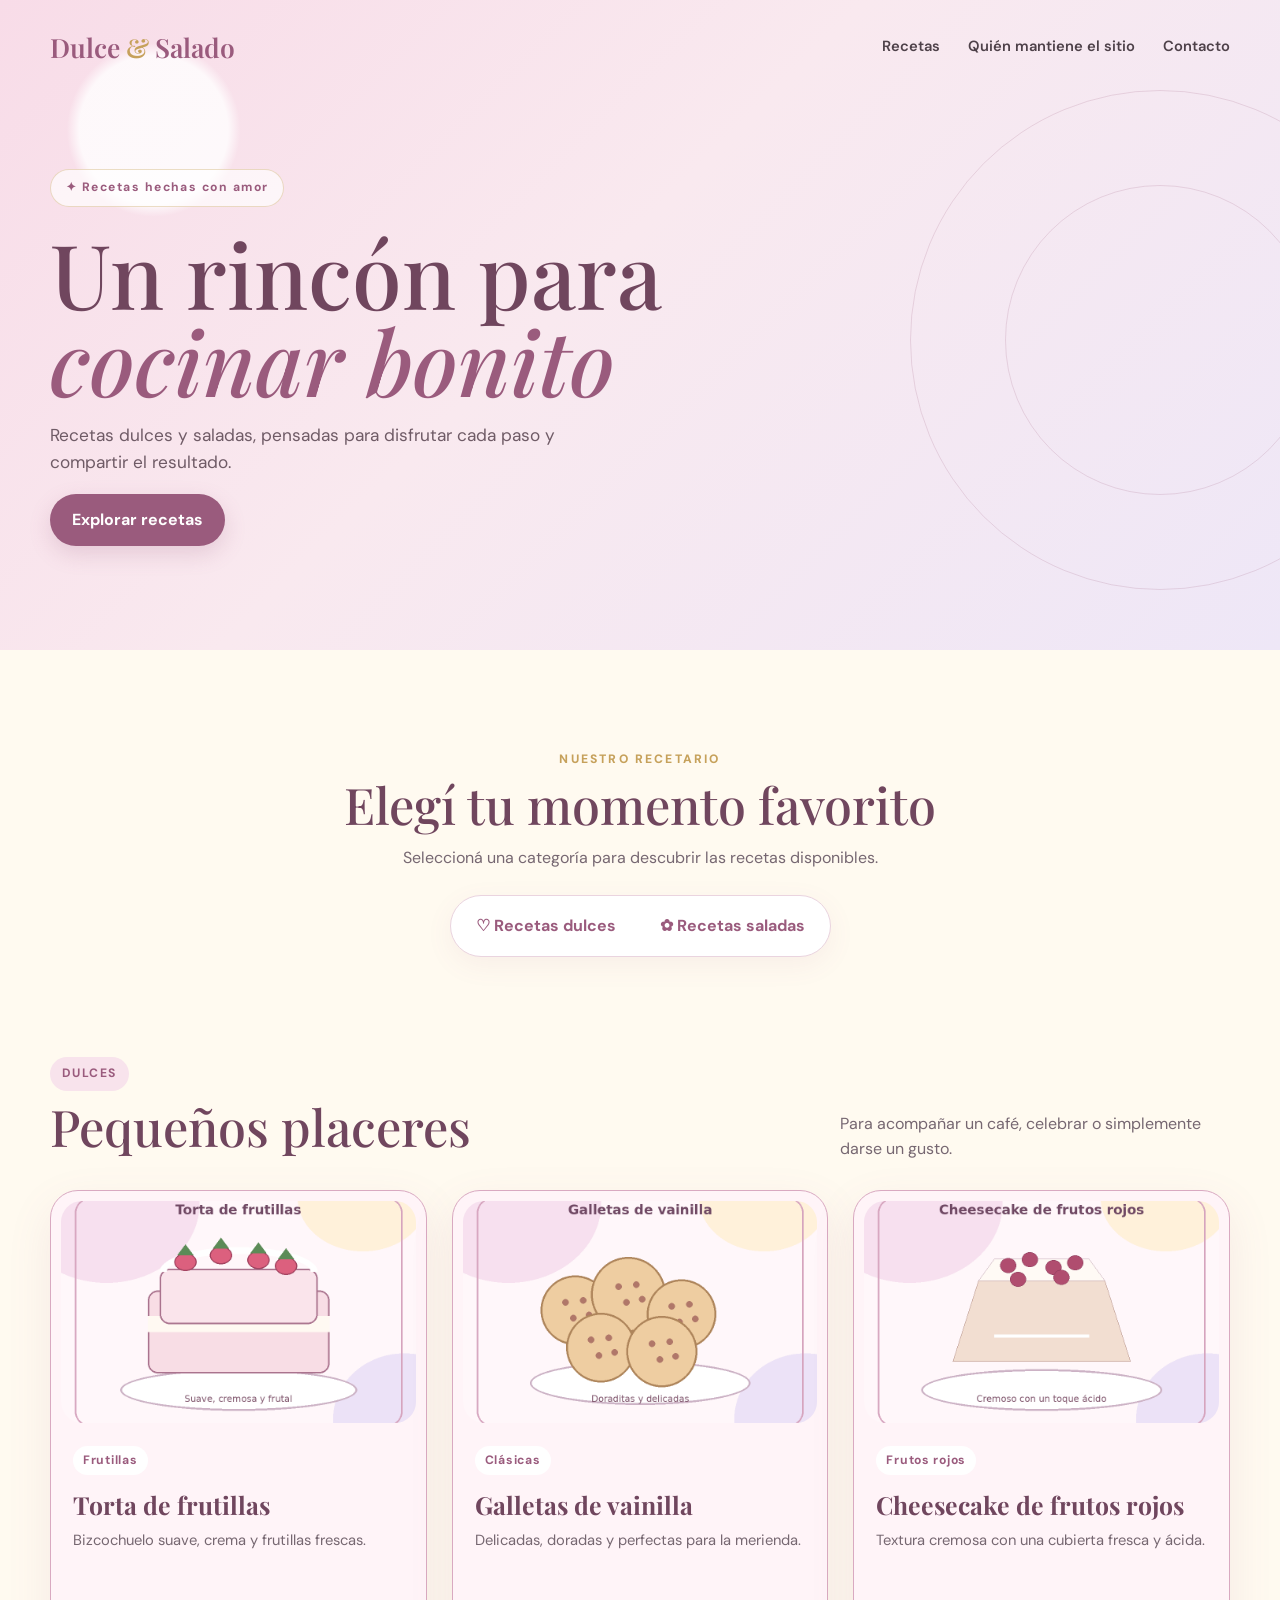
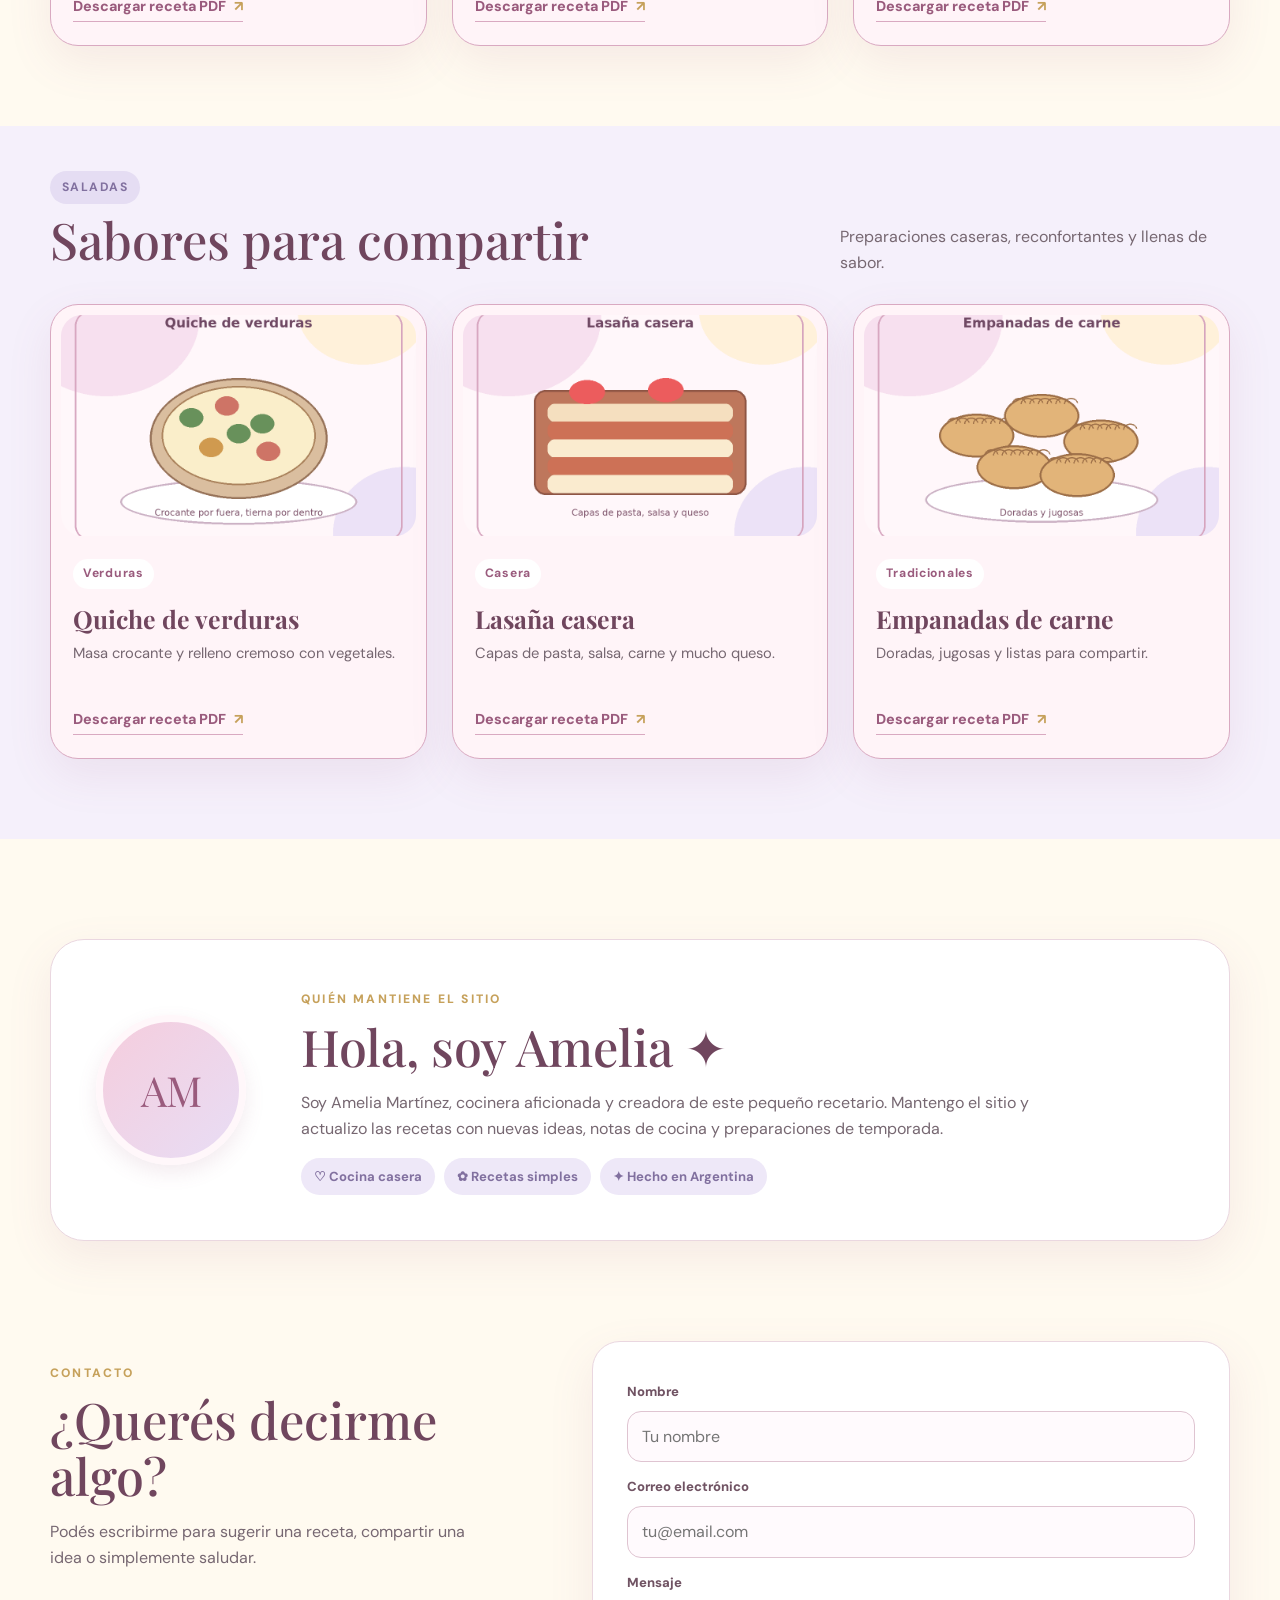
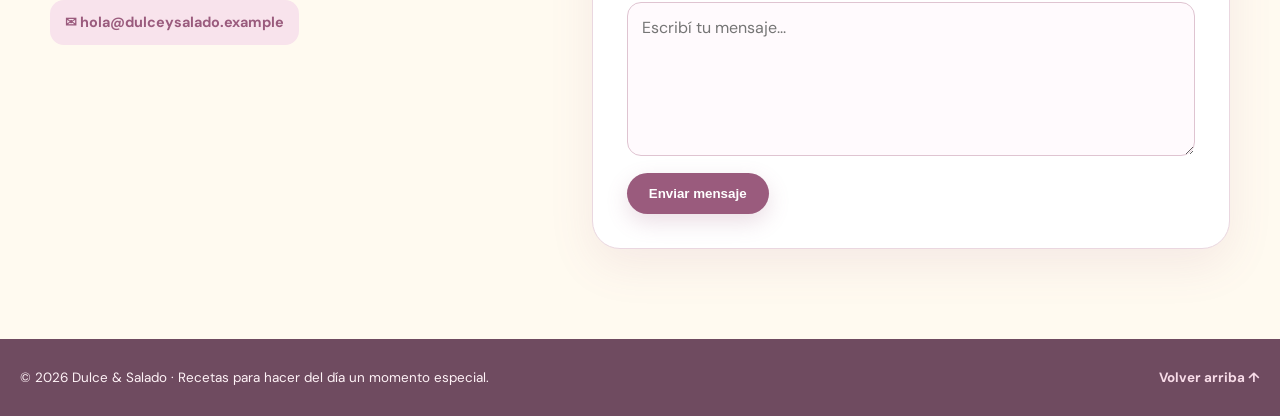
==== index.html @ e4c071eb "Pagina generada por ChatGPT" ====
<!DOCTYPE html>
<html lang="es">
<head>
  <meta charset="UTF-8">
  <meta name="viewport" content="width=device-width, initial-scale=1.0">
  <meta name="description" content="Dulce & Salado: recetas caseras dulces y saladas.">
  <title>Dulce & Salado | Recetario</title>
  <link rel="stylesheet" href="estilosIA.css">
</head>
<body>
  <header class="hero" id="inicio">
    <nav class="navbar">
      <a class="brand" href="#inicio">Dulce <span>&</span> Salado</a>
      <div class="nav-links">
        <a href="#catalogo">Recetas</a>
        <a href="#nosotros">Quién mantiene el sitio</a>
        <a href="#contacto">Contacto</a>
      </div>
    </nav>

    <div class="hero-content">
      <div class="badge">✦ Recetas hechas con amor</div>
      <h1>Un rincón para<br><em>cocinar bonito</em></h1>
      <p>Recetas dulces y saladas, pensadas para disfrutar cada paso y compartir el resultado.</p>
      <a class="primary-button" href="#catalogo">Explorar recetas</a>
    </div>

    <div class="hero-orbit orbit-one"></div>
    <div class="hero-orbit orbit-two"></div>
  </header>

  <main>
    <section class="intro" id="catalogo">
      <div class="section-kicker">Nuestro recetario</div>
      <h2>Elegí tu momento favorito</h2>
      <p class="section-description">Seleccioná una categoría para descubrir las recetas disponibles.</p>

      <div class="category-switch">
        <a href="#dulces">♡ Recetas dulces</a>
        <a href="#saladas">✿ Recetas saladas</a>
      </div>
    </section>

    <section class="recipe-section" id="dulces">
      <div class="category-heading">
        <div>
          <span class="mini-badge">DULCES</span>
          <h2>Pequeños placeres</h2>
        </div>
        <p>Para acompañar un café, celebrar o simplemente darse un gusto.</p>
      </div>
      <div class="recipe-grid">
        <article class="recipe-card">
          <div class="image-wrap"><img src="imágenes/receta1.png" alt="Torta de frutillas terminada"></div>
          <div class="card-body"><span class="card-tag">Frutillas</span><h3>Torta de frutillas</h3><p>Bizcochuelo suave, crema y frutillas frescas.</p><a class="pdf-link" href="recetarios/receta1.pdf" download>Descargar receta PDF <span>↗</span></a></div>
        </article>
        <article class="recipe-card">
          <div class="image-wrap"><img src="imágenes/receta2.png" alt="Galletas de vainilla terminadas"></div>
          <div class="card-body"><span class="card-tag">Clásicas</span><h3>Galletas de vainilla</h3><p>Delicadas, doradas y perfectas para la merienda.</p><a class="pdf-link" href="recetarios/receta2.pdf" download>Descargar receta PDF <span>↗</span></a></div>
        </article>
        <article class="recipe-card">
          <div class="image-wrap"><img src="imágenes/receta3.png" alt="Cheesecake de frutos rojos terminado"></div>
          <div class="card-body"><span class="card-tag">Frutos rojos</span><h3>Cheesecake de frutos rojos</h3><p>Textura cremosa con una cubierta fresca y ácida.</p><a class="pdf-link" href="recetarios/receta3.pdf" download>Descargar receta PDF <span>↗</span></a></div>
        </article>
      </div>
    </section>

    <section class="recipe-section alternate" id="saladas">
      <div class="category-heading">
        <div>
          <span class="mini-badge lavender">SALADAS</span>
          <h2>Sabores para compartir</h2>
        </div>
        <p>Preparaciones caseras, reconfortantes y llenas de sabor.</p>
      </div>
      <div class="recipe-grid">
        <article class="recipe-card">
          <div class="image-wrap"><img src="imágenes/receta4.png" alt="Quiche de verduras terminada"></div>
          <div class="card-body"><span class="card-tag">Verduras</span><h3>Quiche de verduras</h3><p>Masa crocante y relleno cremoso con vegetales.</p><a class="pdf-link" href="recetarios/receta4.pdf" download>Descargar receta PDF <span>↗</span></a></div>
        </article>
        <article class="recipe-card">
          <div class="image-wrap"><img src="imágenes/receta5.png" alt="Lasaña casera terminada"></div>
          <div class="card-body"><span class="card-tag">Casera</span><h3>Lasaña casera</h3><p>Capas de pasta, salsa, carne y mucho queso.</p><a class="pdf-link" href="recetarios/receta5.pdf" download>Descargar receta PDF <span>↗</span></a></div>
        </article>
        <article class="recipe-card">
          <div class="image-wrap"><img src="imágenes/receta6.png" alt="Empanadas de carne terminadas"></div>
          <div class="card-body"><span class="card-tag">Tradicionales</span><h3>Empanadas de carne</h3><p>Doradas, jugosas y listas para compartir.</p><a class="pdf-link" href="recetarios/receta6.pdf" download>Descargar receta PDF <span>↗</span></a></div>
        </article>
      </div>
    </section>

    <section class="about" id="nosotros">
      <div class="about-card">
        <div class="portrait-placeholder">AM</div>
        <div>
          <span class="section-kicker">Quién mantiene el sitio</span>
          <h2>Hola, soy Amelia ✦</h2>
          <p>Soy Amelia Martínez, cocinera aficionada y creadora de este pequeño recetario. Mantengo el sitio y actualizo las recetas con nuevas ideas, notas de cocina y preparaciones de temporada.</p>
          <div class="facts"><span>♡ Cocina casera</span><span>✿ Recetas simples</span><span>✦ Hecho en Argentina</span></div>
        </div>
      </div>
    </section>

    <section class="contact" id="contacto">
      <div class="contact-copy">
        <span class="section-kicker">Contacto</span>
        <h2>¿Querés decirme algo?</h2>
        <p>Podés escribirme para sugerir una receta, compartir una idea o simplemente saludar.</p>
        <div class="contact-note">✉ hola@dulceysalado.example</div>
      </div>
      <form class="contact-form" action="#" method="post">
        <label for="nombre">Nombre</label>
        <input id="nombre" name="nombre" type="text" placeholder="Tu nombre" required>
        <label for="email">Correo electrónico</label>
        <input id="email" name="email" type="email" placeholder="tu@email.com" required>
        <label for="mensaje">Mensaje</label>
        <textarea id="mensaje" name="mensaje" rows="5" placeholder="Escribí tu mensaje..." required></textarea>
        <button type="submit">Enviar mensaje</button>
      </form>
    </section>
  </main>

  <footer>
    <p>© 2026 Dulce & Salado · Recetas para hacer del día un momento especial.</p>
    <a href="#inicio">Volver arriba ↑</a>
  </footer>
</body>
</html>
---- estilosIA.css ----
@import url('https://fonts.googleapis.com/css2?family=DM+Sans:wght@400;500;600;700&family=Playfair+Display:ital,wght@0,500;0,600;1,500;1,600&display=swap');

/* La página funciona sin JavaScript ni frameworks. */
:root {
  --rosa: #d987ad;
  --rosa-oscuro: #9a5b7d;
  --rosa-muy-claro: #fff4f8;
  --rosa-suave: #f8e3ec;
  --lavanda: #eee8f8;
  --lavanda-oscuro: #81709f;
  --crema: #fffaf0;
  --blanco: #ffffff;
  --dorado: #c6a15b;
  --texto: #4e4149;
  --texto-suave: #766771;
  --sombra: 0 16px 45px rgba(154, 91, 125, .10);
  --radio: 28px;
}

* { box-sizing: border-box; }

html { scroll-behavior: smooth; }

body {
  margin: 0;
  color: var(--texto);
  background: var(--crema);
  font-family: "DM Sans", Arial, sans-serif;
  line-height: 1.6;
}

a { color: inherit; text-decoration: none; }

.hero {
  position: relative;
  min-height: 650px;
  overflow: hidden;
  background:
    radial-gradient(circle at 12% 20%, rgba(255,255,255,.8) 0 6%, transparent 7%),
    linear-gradient(135deg, #f8dce8 0%, #f9e9ef 45%, #eee7f7 100%);
}

.navbar {
  width: min(1180px, calc(100% - 40px));
  margin: auto;
  padding: 26px 0;
  display: flex;
  align-items: center;
  justify-content: space-between;
  position: relative;
  z-index: 3;
}

.brand {
  font-family: "Playfair Display", Georgia, serif;
  font-size: 1.65rem;
  font-weight: 600;
  color: var(--rosa-oscuro);
}

.brand span { color: var(--dorado); }

.nav-links { display: flex; gap: 28px; font-size: .92rem; font-weight: 600; }
.nav-links a { transition: color .2s ease; }
.nav-links a:hover { color: var(--rosa-oscuro); }

.hero-content {
  width: min(1180px, calc(100% - 40px));
  margin: 75px auto 0;
  position: relative;
  z-index: 2;
}

.badge, .mini-badge, .card-tag {
  display: inline-flex;
  align-items: center;
  border-radius: 999px;
  font-size: .76rem;
  font-weight: 700;
  letter-spacing: .12em;
}

.badge {
  padding: 8px 15px;
  color: var(--rosa-oscuro);
  background: rgba(255,255,255,.66);
  border: 1px solid rgba(198,161,91,.35);
}

.hero h1 {
  max-width: 680px;
  margin: 22px 0 14px;
  font-family: "Playfair Display", Georgia, serif;
  font-size: clamp(3.5rem, 7vw, 6.2rem);
  line-height: .98;
  font-weight: 500;
  color: #70465e;
}

.hero h1 em { color: var(--rosa-oscuro); }

.hero-content p {
  max-width: 580px;
  color: #6f5b66;
  font-size: 1.08rem;
}

.primary-button, .contact-form button {
  display: inline-flex;
  justify-content: center;
  border: 0;
  border-radius: 999px;
  padding: 13px 22px;
  background: var(--rosa-oscuro);
  color: white;
  font-weight: 700;
  box-shadow: 0 8px 22px rgba(154,91,125,.20);
  cursor: pointer;
  transition: transform .2s ease, box-shadow .2s ease;
}

.primary-button:hover, .contact-form button:hover {
  transform: translateY(-2px);
  box-shadow: 0 11px 26px rgba(154,91,125,.25);
}

.hero-orbit {
  position: absolute;
  border: 1px solid rgba(154,91,125,.18);
  border-radius: 50%;
}
.orbit-one { width: 500px; height: 500px; right: -130px; top: 90px; }
.orbit-two { width: 310px; height: 310px; right: -35px; top: 185px; }

main { overflow: hidden; }

.intro, .recipe-section, .about, .contact {
  width: min(1180px, calc(100% - 40px));
  margin: auto;
}

.intro { padding: 100px 0 55px; text-align: center; }

.section-kicker {
  color: var(--dorado);
  font-size: .76rem;
  letter-spacing: .18em;
  font-weight: 800;
  text-transform: uppercase;
}

h2 {
  margin: 8px 0;
  color: #70465e;
  font-family: "Playfair Display", Georgia, serif;
  font-weight: 500;
  font-size: clamp(2rem, 4vw, 3.15rem);
  line-height: 1.1;
}

.section-description { color: var(--texto-suave); max-width: 580px; margin: 12px auto 25px; }

.category-switch {
  display: inline-flex;
  gap: 8px;
  padding: 7px;
  border-radius: 999px;
  background: var(--blanco);
  border: 1px solid #ead4df;
  box-shadow: 0 8px 28px rgba(154,91,125,.07);
}

.category-switch a {
  padding: 10px 18px;
  border-radius: 999px;
  font-weight: 700;
  color: var(--rosa-oscuro);
}

.category-switch a:hover { background: var(--rosa-suave); }

.recipe-section { padding: 45px 0 80px; scroll-margin-top: 30px; }
.recipe-section.alternate {
  width: 100%;
  padding-left: max(20px, calc((100% - 1180px) / 2));
  padding-right: max(20px, calc((100% - 1180px) / 2));
  background: #f5f0fb;
}

.category-heading {
  display: flex;
  align-items: end;
  justify-content: space-between;
  gap: 30px;
  margin-bottom: 28px;
}

.category-heading p { max-width: 390px; color: var(--texto-suave); margin: 0; }
.mini-badge { padding: 7px 12px; background: var(--rosa-suave); color: var(--rosa-oscuro); }
.mini-badge.lavender { background: #e5ddf3; color: var(--lavanda-oscuro); }

.recipe-grid {
  display: grid;
  grid-template-columns: repeat(3, 1fr);
  gap: 25px;
}

.recipe-card {
  overflow: hidden;
  background: var(--rosa-muy-claro);
  border: 1.5px solid #d9a9c1;
  border-radius: var(--radio);
  box-shadow: var(--sombra);
  transition: transform .25s ease, box-shadow .25s ease;
}

.recipe-card:hover {
  transform: translateY(-5px);
  box-shadow: 0 20px 50px rgba(154,91,125,.16);
}

.image-wrap { margin: 10px; border-radius: 21px; overflow: hidden; aspect-ratio: 16 / 10; background: #f6e8ef; }
.image-wrap img { width: 100%; height: 100%; object-fit: cover; display: block; }

.card-body { padding: 13px 22px 23px; }
.card-tag { padding: 5px 10px; background: white; color: var(--rosa-oscuro); letter-spacing: .06em; }
.card-body h3 { margin: 10px 0 4px; font-family: "Playfair Display", Georgia, serif; font-size: 1.55rem; color: #70465e; }
.card-body p { margin: 0 0 16px; color: var(--texto-suave); font-size: .92rem; min-height: 48px; }

.pdf-link {
  display: inline-flex;
  gap: 8px;
  align-items: center;
  color: var(--rosa-oscuro);
  font-weight: 800;
  font-size: .9rem;
  border-bottom: 1px solid #d9a9c1;
  padding-bottom: 3px;
}

.pdf-link span { color: var(--dorado); }

.about { padding: 100px 0; }
.about-card {
  display: grid;
  grid-template-columns: 170px 1fr;
  gap: 35px;
  align-items: center;
  padding: 45px;
  background: white;
  border: 1px solid #ead7e0;
  border-radius: 34px;
  box-shadow: var(--sombra);
}
.portrait-placeholder {
  width: 150px; height: 150px;
  display: grid; place-items: center;
  border-radius: 50%;
  background: linear-gradient(135deg, #f5cddd, #e8ddf5);
  color: var(--rosa-oscuro);
  font-family: "Playfair Display", Georgia, serif;
  font-size: 2.6rem;
  border: 7px solid #fff7fa;
  box-shadow: 0 8px 20px rgba(154,91,125,.12);
}
.about-card p { max-width: 760px; color: var(--texto-suave); }
.facts { display: flex; flex-wrap: wrap; gap: 9px; }
.facts span { padding: 8px 13px; border-radius: 999px; background: var(--lavanda); color: var(--lavanda-oscuro); font-size: .82rem; font-weight: 700; }

.contact {
  margin-bottom: 90px;
  display: grid;
  grid-template-columns: .85fr 1.15fr;
  gap: 70px;
  align-items: start;
}
.contact-copy { padding-top: 18px; }
.contact-copy p { color: var(--texto-suave); max-width: 420px; }
.contact-note {
  display: inline-block;
  margin-top: 14px;
  padding: 11px 15px;
  border-radius: 14px;
  background: var(--rosa-suave);
  color: var(--rosa-oscuro);
  font-weight: 700;
  font-size: .9rem;
}

.contact-form {
  display: grid;
  gap: 9px;
  padding: 34px;
  border-radius: 28px;
  background: white;
  border: 1px solid #ead7e0;
  box-shadow: var(--sombra);
}
.contact-form label { font-size: .82rem; font-weight: 800; color: #705363; margin-top: 5px; }
.contact-form input, .contact-form textarea {
  width: 100%;
  border: 1px solid #dfc4d1;
  border-radius: 14px;
  padding: 12px 14px;
  font: inherit;
  color: var(--texto);
  background: #fffafd;
  outline: none;
}
.contact-form input:focus, .contact-form textarea:focus { border-color: var(--rosa); box-shadow: 0 0 0 3px rgba(217,135,173,.12); }
.contact-form textarea { resize: vertical; }
.contact-form button { margin-top: 8px; width: fit-content; }

footer {
  padding: 28px 20px;
  background: #6f4b60;
  color: #fff3f7;
  display: flex;
  justify-content: space-between;
  gap: 20px;
  font-size: .84rem;
}
footer p { margin: 0; }
footer a { color: #f8dce8; font-weight: 700; }

@media (max-width: 850px) {
  .navbar { align-items: flex-start; gap: 18px; }
  .nav-links { flex-wrap: wrap; justify-content: flex-end; gap: 12px 18px; }
  .hero-content { margin-top: 55px; }
  .recipe-grid { grid-template-columns: 1fr 1fr; }
  .category-heading { align-items: flex-start; flex-direction: column; }
  .about-card { grid-template-columns: 1fr; }
  .contact { grid-template-columns: 1fr; gap: 30px; }
}

@media (max-width: 560px) {
  .hero { min-height: 610px; }
  .navbar { width: min(100% - 28px, 1180px); flex-direction: column; }
  .nav-links { justify-content: flex-start; }
  .hero-content, .intro, .recipe-section, .about, .contact { width: min(100% - 28px, 1180px); }
  .hero h1 { font-size: 3.2rem; }
  .recipe-grid { grid-template-columns: 1fr; }
  .recipe-section.alternate { padding-left: 14px; padding-right: 14px; }
  .category-switch { width: 100%; flex-direction: column; border-radius: 22px; }
  .category-switch a { text-align: center; }
  .about-card { padding: 28px; }
  .contact-form { padding: 24px; }
  footer { flex-direction: column; }
}
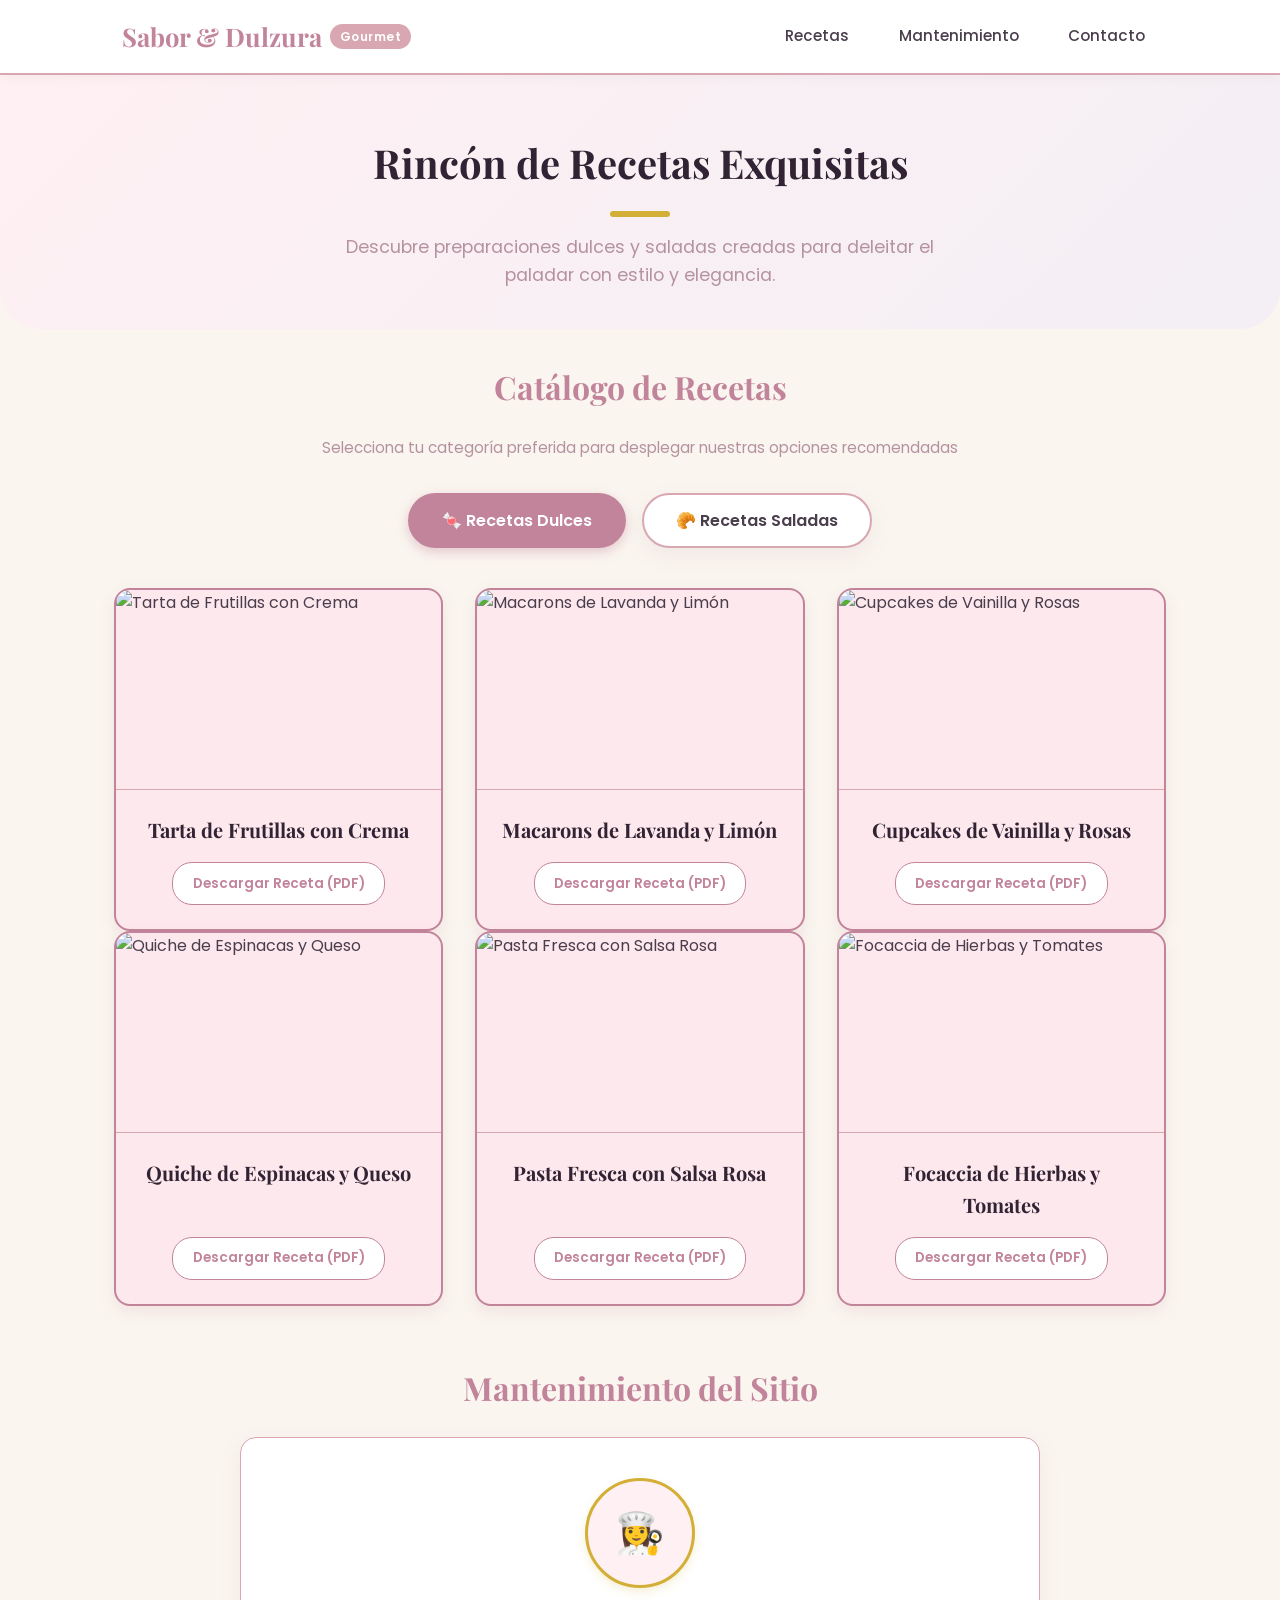
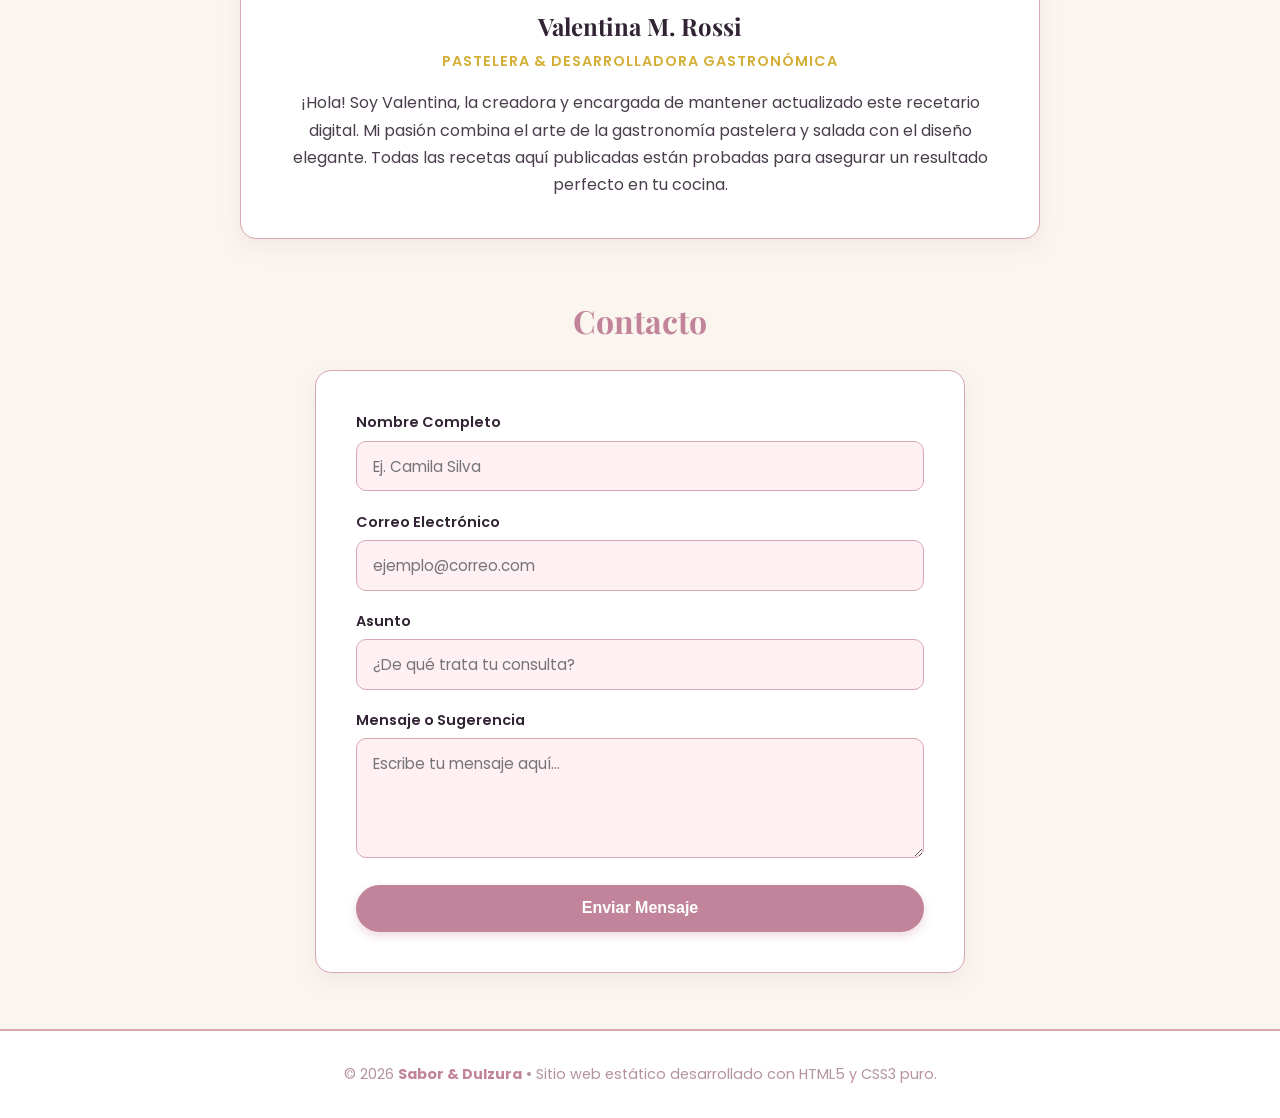
==== commit 9ea56f0d: "Pagina hecha por Gemini" ====
--- a/index.html
+++ b/index.html
@@ -1,128 +1,178 @@
 <!DOCTYPE html>
 <html lang="es">
 <head>
-  <meta charset="UTF-8">
-  <meta name="viewport" content="width=device-width, initial-scale=1.0">
-  <meta name="description" content="Dulce & Salado: recetas caseras dulces y saladas.">
-  <title>Dulce & Salado | Recetario</title>
-  <link rel="stylesheet" href="estilosIA.css">
+    <meta charset="UTF-8">
+    <meta name="viewport" content="width=device-width, initial-scale=1.0">
+    <title>Sabor & Dulzura - Catálogo de Recetas</title>
+    <!-- Google Fonts para Tipografía Elegante -->
+    <link rel="preconnect" href="https://fonts.googleapis.com">
+    <link rel="preconnect" href="https://fonts.gstatic.com" crossorigin>
+    <link href="https://fonts.googleapis.com/css2?family=Playfair+Display:ital,wght@0,600;0,700;1,400&family=Poppins:wght@300;400;500;600&display=swap" rel="stylesheet">
+    <!-- Hojas de Estilos Exclusivas -->
+    <link rel="stylesheet" href="estilosIA.css">
 </head>
 <body>
-  <header class="hero" id="inicio">
-    <nav class="navbar">
-      <a class="brand" href="#inicio">Dulce <span>&</span> Salado</a>
-      <div class="nav-links">
-        <a href="#catalogo">Recetas</a>
-        <a href="#nosotros">Quién mantiene el sitio</a>
-        <a href="#contacto">Contacto</a>
-      </div>
-    </nav>
 
-    <div class="hero-content">
-      <div class="badge">✦ Recetas hechas con amor</div>
-      <h1>Un rincón para<br><em>cocinar bonito</em></h1>
-      <p>Recetas dulces y saladas, pensadas para disfrutar cada paso y compartir el resultado.</p>
-      <a class="primary-button" href="#catalogo">Explorar recetas</a>
-    </div>
+    <!-- Header / Barra de Navegación -->
+    <header>
+        <div class="nav-container">
+            <div class="logo-container">
+                <a href="#catalogo" class="logo-text">Sabor & Dulzura</a>
+                <span class="logo-badge">Gourmet</span>
+            </div>
+            <nav>
+                <ul>
+                    <li><a href="#catalogo">Recetas</a></li>
+                    <li><a href="#autor">Mantenimiento</a></li>
+                    <li><a href="#contacto">Contacto</a></li>
+                </ul>
+            </nav>
+        </div>
+    </header>
 
-    <div class="hero-orbit orbit-one"></div>
-    <div class="hero-orbit orbit-two"></div>
-  </header>
-
-  <main>
-    <section class="intro" id="catalogo">
-      <div class="section-kicker">Nuestro recetario</div>
-      <h2>Elegí tu momento favorito</h2>
-      <p class="section-description">Seleccioná una categoría para descubrir las recetas disponibles.</p>
-
-      <div class="category-switch">
-        <a href="#dulces">♡ Recetas dulces</a>
-        <a href="#saladas">✿ Recetas saladas</a>
-      </div>
+    <!-- Banner Principal -->
+    <section class="hero">
+        <h1>Rincón de Recetas Exquisitas</h1>
+        <div class="decorative-oval"></div>
+        <p>Descubre preparaciones dulces y saladas creadas para deleitar el paladar con estilo y elegancia.</p>
     </section>
 
-    <section class="recipe-section" id="dulces">
-      <div class="category-heading">
-        <div>
-          <span class="mini-badge">DULCES</span>
-          <h2>Pequeños placeres</h2>
-        </div>
-        <p>Para acompañar un café, celebrar o simplemente darse un gusto.</p>
-      </div>
-      <div class="recipe-grid">
-        <article class="recipe-card">
-          <div class="image-wrap"><img src="imágenes/receta1.png" alt="Torta de frutillas terminada"></div>
-          <div class="card-body"><span class="card-tag">Frutillas</span><h3>Torta de frutillas</h3><p>Bizcochuelo suave, crema y frutillas frescas.</p><a class="pdf-link" href="recetarios/receta1.pdf" download>Descargar receta PDF <span>↗</span></a></div>
-        </article>
-        <article class="recipe-card">
-          <div class="image-wrap"><img src="imágenes/receta2.png" alt="Galletas de vainilla terminadas"></div>
-          <div class="card-body"><span class="card-tag">Clásicas</span><h3>Galletas de vainilla</h3><p>Delicadas, doradas y perfectas para la merienda.</p><a class="pdf-link" href="recetarios/receta2.pdf" download>Descargar receta PDF <span>↗</span></a></div>
-        </article>
-        <article class="recipe-card">
-          <div class="image-wrap"><img src="imágenes/receta3.png" alt="Cheesecake de frutos rojos terminado"></div>
-          <div class="card-body"><span class="card-tag">Frutos rojos</span><h3>Cheesecake de frutos rojos</h3><p>Textura cremosa con una cubierta fresca y ácida.</p><a class="pdf-link" href="recetarios/receta3.pdf" download>Descargar receta PDF <span>↗</span></a></div>
-        </article>
-      </div>
-    </section>
+    <main class="container">
 
-    <section class="recipe-section alternate" id="saladas">
-      <div class="category-heading">
-        <div>
-          <span class="mini-badge lavender">SALADAS</span>
-          <h2>Sabores para compartir</h2>
-        </div>
-        <p>Preparaciones caseras, reconfortantes y llenas de sabor.</p>
-      </div>
-      <div class="recipe-grid">
-        <article class="recipe-card">
-          <div class="image-wrap"><img src="imágenes/receta4.png" alt="Quiche de verduras terminada"></div>
-          <div class="card-body"><span class="card-tag">Verduras</span><h3>Quiche de verduras</h3><p>Masa crocante y relleno cremoso con vegetales.</p><a class="pdf-link" href="recetarios/receta4.pdf" download>Descargar receta PDF <span>↗</span></a></div>
-        </article>
-        <article class="recipe-card">
-          <div class="image-wrap"><img src="imágenes/receta5.png" alt="Lasaña casera terminada"></div>
-          <div class="card-body"><span class="card-tag">Casera</span><h3>Lasaña casera</h3><p>Capas de pasta, salsa, carne y mucho queso.</p><a class="pdf-link" href="recetarios/receta5.pdf" download>Descargar receta PDF <span>↗</span></a></div>
-        </article>
-        <article class="recipe-card">
-          <div class="image-wrap"><img src="imágenes/receta6.png" alt="Empanadas de carne terminadas"></div>
-          <div class="card-body"><span class="card-tag">Tradicionales</span><h3>Empanadas de carne</h3><p>Doradas, jugosas y listas para compartir.</p><a class="pdf-link" href="recetarios/receta6.pdf" download>Descargar receta PDF <span>↗</span></a></div>
-        </article>
-      </div>
-    </section>
+        <!-- SECCIÓN: Catálogo de Recetas agrupadas -->
+        <section id="catalogo">
+            <h2 class="section-title">Catálogo de Recetas</h2>
+            <p class="section-subtitle">Selecciona tu categoría preferida para desplegar nuestras opciones recomendadas</p>
 
-    <section class="about" id="nosotros">
-      <div class="about-card">
-        <div class="portrait-placeholder">AM</div>
-        <div>
-          <span class="section-kicker">Quién mantiene el sitio</span>
-          <h2>Hola, soy Amelia ✦</h2>
-          <p>Soy Amelia Martínez, cocinera aficionada y creadora de este pequeño recetario. Mantengo el sitio y actualizo las recetas con nuevas ideas, notas de cocina y preparaciones de temporada.</p>
-          <div class="facts"><span>♡ Cocina casera</span><span>✿ Recetas simples</span><span>✦ Hecho en Argentina</span></div>
-        </div>
-      </div>
-    </section>
+            <!-- Lógica interactiva basada únicamente en CSS (Radio buttons) -->
+            <input type="radio" id="radio-dulces" name="categoria" checked>
+            <input type="radio" id="radio-saladas" name="categoria">
 
-    <section class="contact" id="contacto">
-      <div class="contact-copy">
-        <span class="section-kicker">Contacto</span>
-        <h2>¿Querés decirme algo?</h2>
-        <p>Podés escribirme para sugerir una receta, compartir una idea o simplemente saludar.</p>
-        <div class="contact-note">✉ hola@dulceysalado.example</div>
-      </div>
-      <form class="contact-form" action="#" method="post">
-        <label for="nombre">Nombre</label>
-        <input id="nombre" name="nombre" type="text" placeholder="Tu nombre" required>
-        <label for="email">Correo electrónico</label>
-        <input id="email" name="email" type="email" placeholder="tu@email.com" required>
-        <label for="mensaje">Mensaje</label>
-        <textarea id="mensaje" name="mensaje" rows="5" placeholder="Escribí tu mensaje..." required></textarea>
-        <button type="submit">Enviar mensaje</button>
-      </form>
-    </section>
-  </main>
+            <div class="category-tabs">
+                <label for="radio-dulces" class="tab-btn">🍬 Recetas Dulces</label>
+                <label for="radio-saladas" class="tab-btn">🥐 Recetas Saladas</label>
+            </div>
 
-  <footer>
-    <p>© 2026 Dulce & Salado · Recetas para hacer del día un momento especial.</p>
-    <a href="#inicio">Volver arriba ↑</a>
-  </footer>
+            <!-- Recetas Dulces (Mínimo 3) -->
+            <div id="contenido-dulces" class="recipes-content recipes-grid">
+                
+                <!-- Receta 1 -->
+                <article class="recipe-card">
+                    <div class="card-img-wrapper">
+                        <img src="imagenes/receta1.png" alt="Tarta de Frutillas con Crema">
+                    </div>
+                    <div class="card-body">
+                        <h3 class="card-title">Tarta de Frutillas con Crema</h3>
+                        <a href="recetarios/receta1.pdf" download="Tarta_Frutillas_Receta.pdf" class="btn-download"> Descargar Receta (PDF)</a>
+                    </div>
+                </article>
+
+                <!-- Receta 2 -->
+                <article class="recipe-card">
+                    <div class="card-img-wrapper">
+                        <img src="imagenes/receta2.png" alt="Macarons de Lavanda y Limón">
+                    </div>
+                    <div class="card-body">
+                        <h3 class="card-title">Macarons de Lavanda y Limón</h3>
+                        <a href="recetarios/receta2.pdf" download="Macarons_Lavanda_Receta.pdf" class="btn-download"> Descargar Receta (PDF)</a>
+                    </div>
+                </article>
+
+                <!-- Receta 3 -->
+                <article class="recipe-card">
+                    <div class="card-img-wrapper">
+                        <img src="imagenes/receta3.png" alt="Cupcakes de Vainilla y Rosas">
+                    </div>
+                    <div class="card-body">
+                        <h3 class="card-title">Cupcakes de Vainilla y Rosas</h3>
+                        <a href="recetarios/receta3.pdf" download="Cupcakes_Vainilla_Receta.pdf" class="btn-download"> Descargar Receta (PDF)</a>
+                    </div>
+                </article>
+
+            </div>
+
+            <!-- Recetas Saladas (Mínimo 3) -->
+            <div id="contenido-saladas" class="recipes-content recipes-grid">
+                
+                <!-- Receta 4 -->
+                <article class="recipe-card">
+                    <div class="card-img-wrapper">
+                        <img src="imagenes/receta4.png" alt="Quiche de Espinacas y Queso">
+                    </div>
+                    <div class="card-body">
+                        <h3 class="card-title">Quiche de Espinacas y Queso</h3>
+                        <a href="recetarios/receta4.pdf" download="Quiche_Espinacas_Receta.pdf" class="btn-download"> Descargar Receta (PDF)</a>
+                    </div>
+                </article>
+
+                <!-- Receta 5 -->
+                <article class="recipe-card">
+                    <div class="card-img-wrapper">
+                        <img src="imagenes/receta5.png" alt="Pasta Fresca con Salsa Rosa">
+                    </div>
+                    <div class="card-body">
+                        <h3 class="card-title">Pasta Fresca con Salsa Rosa</h3>
+                        <a href="recetarios/receta5.pdf" download="Pasta_Salsa_Rosa_Receta.pdf" class="btn-download"> Descargar Receta (PDF)</a>
+                    </div>
+                </article>
+
+                <!-- Receta 6 -->
+                <article class="recipe-card">
+                    <div class="card-img-wrapper">
+                        <img src="imagenes/receta6.png" alt="Focaccia de Hierbas y Tomates">
+                    </div>
+                    <div class="card-body">
+                        <h3 class="card-title">Focaccia de Hierbas y Tomates</h3>
+                        <a href="recetarios/receta6.pdf" download="Focaccia_Hierbas_Receta.pdf" class="btn-download"> Descargar Receta (PDF)</a>
+                    </div>
+                </article>
+
+            </div>
+        </section>
+
+        <!-- SECCIÓN: Información de quien mantiene el sitio -->
+        <section id="autor">
+            <h2 class="section-title">Mantenimiento del Sitio</h2>
+            <div class="about-card">
+                <div class="about-avatar">👩‍🍳</div>
+                <h3>Valentina M. Rossi</h3>
+                <div class="role">Pastelera & Desarrolladora Gastronómica</div>
+                <p>¡Hola! Soy Valentina, la creadora y encargada de mantener actualizado este recetario digital. Mi pasión combina el arte de la gastronomía pastelera y salada con el diseño elegante. Todas las recetas aquí publicadas están probadas para asegurar un resultado perfecto en tu cocina.</p>
+            </div>
+        </section>
+
+        <!-- SECCIÓN: Información de Contacto -->
+        <section id="contacto">
+            <h2 class="section-title">Contacto</h2>
+            <div class="contact-container">
+                <form action="#" method="get">
+                    <div class="form-group">
+                        <label for="nombre">Nombre Completo</label>
+                        <input type="text" id="nombre" name="nombre" placeholder="Ej. Camila Silva" required>
+                    </div>
+                    <div class="form-group">
+                        <label for="email">Correo Electrónico</label>
+                        <input type="email" id="email" name="email" placeholder="ejemplo@correo.com" required>
+                    </div>
+                    <div class="form-group">
+                        <label for="asunto">Asunto</label>
+                        <input type="text" id="asunto" name="asunto" placeholder="¿De qué trata tu consulta?">
+                    </div>
+                    <div class="form-group">
+                        <label for="mensaje">Mensaje o Sugerencia</label>
+                        <textarea id="mensaje" name="mensaje" rows="4" placeholder="Escribe tu mensaje aquí..." required></textarea>
+                    </div>
+                    <button type="submit" class="btn-submit">Enviar Mensaje</button>
+                </form>
+            </div>
+        </section>
+
+    </main>
+
+    <!-- Footer -->
+    <footer>
+        <p>&copy; 2026 <strong>Sabor & Dulzura</strong> • Sitio web estático desarrollado con HTML5 y CSS3 puro.</p>
+    </footer>
+
 </body>
 </html>
--- a/estilosIA.css
+++ b/estilosIA.css
@@ -1,349 +1,452 @@
-@import url('https://fonts.googleapis.com/css2?family=DM+Sans:wght@400;500;600;700&family=Playfair+Display:ital,wght@0,500;0,600;1,500;1,600&display=swap');
-
-/* La página funciona sin JavaScript ni frameworks. */
+/* ==========================================================================
+   Estilos Principales - Sitio de Recetas (estilosIA.css)
+   Paleta: Rosa, Lila/Lavanda, Crema, Blanco, Dorado
+   ========================================================================== */
+
 :root {
-  --rosa: #d987ad;
-  --rosa-oscuro: #9a5b7d;
-  --rosa-muy-claro: #fff4f8;
-  --rosa-suave: #f8e3ec;
-  --lavanda: #eee8f8;
-  --lavanda-oscuro: #81709f;
-  --crema: #fffaf0;
-  --blanco: #ffffff;
-  --dorado: #c6a15b;
-  --texto: #4e4149;
-  --texto-suave: #766771;
-  --sombra: 0 16px 45px rgba(154, 91, 125, .10);
-  --radio: 28px;
-}
-
-* { box-sizing: border-box; }
-
-html { scroll-behavior: smooth; }
+  --color-rosa-primario: #d8a7b1;
+  --color-rosa-claro: #fff0f3;
+  --color-rosa-card: #fde8ed;
+  --color-rosa-borde: #c2849b;
+  --color-lila: #b592a0;
+  --color-lavanda-suave: #f3eff5;
+  --color-crema: #faf5ef;
+  --color-blanco: #ffffff;
+  --color-dorado: #d4af37;
+  --color-dorado-suave: #e6ca65;
+  --color-texto: #4a3e4d;
+  --color-texto-oscuro: #312333;
+  --fuente-principal: 'Playfair Display', 'Georgia', serif;
+  --fuente-cuerpo: 'Poppins', 'Segoe UI', sans-serif;
+  --sombra-suave: 0 8px 20px rgba(181, 146, 160, 0.12);
+  --sombra-card: 0 6px 15px rgba(194, 132, 155, 0.15);
+  --radio-borde: 16px;
+}
+
+* {
+  box-sizing: border-box;
+  margin: 0;
+  padding: 0;
+}
+
+html {
+  scroll-behavior: smooth;
+}
 
 body {
-  margin: 0;
-  color: var(--texto);
-  background: var(--crema);
-  font-family: "DM Sans", Arial, sans-serif;
+  font-family: var(--fuente-cuerpo);
+  background-color: var(--color-crema);
+  color: var(--color-texto);
   line-height: 1.6;
 }
 
-a { color: inherit; text-decoration: none; }
-
+/* --- Header y Navegación --- */
+header {
+  background-color: var(--color-blanco);
+  border-bottom: 2px solid var(--color-rosa-primario);
+  position: sticky;
+  top: 0;
+  z-index: 100;
+  box-shadow: 0 4px 12px rgba(0,0,0,0.03);
+}
+
+.nav-container {
+  max-width: 1100px;
+  margin: 0 auto;
+  padding: 1rem 2rem;
+  display: flex;
+  justify-content: space-between;
+  align-items: center;
+  flex-wrap: wrap;
+  gap: 1rem;
+}
+
+.logo-container {
+  display: flex;
+  align-items: center;
+  gap: 0.5rem;
+}
+
+.logo-text {
+  font-family: var(--fuente-principal);
+  font-size: 1.6rem;
+  font-weight: 700;
+  color: var(--color-rosa-borde);
+  text-decoration: none;
+}
+
+.logo-badge {
+  background-color: var(--color-rosa-primario);
+  color: var(--color-blanco);
+  font-size: 0.75rem;
+  padding: 0.2rem 0.6rem;
+  border-radius: 20px;
+  font-weight: 600;
+  letter-spacing: 0.5px;
+}
+
+nav ul {
+  list-style: none;
+  display: flex;
+  gap: 1.5rem;
+  align-items: center;
+}
+
+nav a {
+  text-decoration: none;
+  color: var(--color-texto);
+  font-weight: 500;
+  font-size: 0.95rem;
+  transition: all 0.3s ease;
+  padding: 0.4rem 0.8rem;
+  border-radius: 12px;
+}
+
+nav a:hover {
+  color: var(--color-rosa-borde);
+  background-color: var(--color-rosa-claro);
+}
+
+/* --- Banner Hero --- */
 .hero {
+  text-align: center;
+  padding: 3.5rem 1.5rem 2.5rem 1.5rem;
+  background: linear-gradient(135deg, var(--color-rosa-claro) 0%, var(--color-lavanda-suave) 100%);
+  border-bottom-left-radius: 40px;
+  border-bottom-right-radius: 40px;
+  margin-bottom: 2rem;
   position: relative;
-  min-height: 650px;
+}
+
+.hero h1 {
+  font-family: var(--fuente-principal);
+  font-size: 2.5rem;
+  color: var(--color-texto-oscuro);
+  margin-bottom: 0.5rem;
+}
+
+.hero p {
+  color: var(--color-lila);
+  font-size: 1.1rem;
+  max-width: 600px;
+  margin: 0 auto;
+}
+
+.decorative-oval {
+  width: 60px;
+  height: 6px;
+  background-color: var(--color-dorado);
+  border-radius: 10px;
+  margin: 1rem auto;
+}
+
+/* --- Secciones Principales --- */
+.container {
+  max-width: 1100px;
+  margin: 0 auto;
+  padding: 0 1.5rem;
+}
+
+section {
+  margin-bottom: 3.5rem;
+  scroll-margin-top: 100px;
+}
+
+.section-title {
+  text-align: center;
+  font-family: var(--fuente-principal);
+  font-size: 2rem;
+  color: var(--color-rosa-borde);
+  margin-bottom: 1.5rem;
+  position: relative;
+}
+
+.section-subtitle {
+  text-align: center;
+  color: var(--color-lila);
+  margin-bottom: 2rem;
+  font-size: 0.95rem;
+}
+
+/* --- Selector de Categorías CSS Puro (Tabs) --- */
+.category-tabs {
+  display: flex;
+  justify-content: center;
+  gap: 1rem;
+  margin-bottom: 2.5rem;
+}
+
+.tab-btn {
+  display: inline-block;
+  padding: 0.8rem 2rem;
+  background-color: var(--color-blanco);
+  color: var(--color-texto);
+  border: 2px solid var(--color-rosa-primario);
+  border-radius: 30px;
+  font-weight: 600;
+  cursor: pointer;
+  transition: all 0.3s ease;
+  box-shadow: var(--sombra-suave);
+  text-decoration: none;
+}
+
+.tab-btn:hover {
+  background-color: var(--color-rosa-claro);
+  transform: translateY(-2px);
+}
+
+/* Lógica CSS pura con radio buttons ocultos */
+input[type="radio"][name="categoria"] {
+  display: none;
+}
+
+#radio-dulces:checked ~ .category-tabs label[for="radio-dulces"],
+#radio-saladas:checked ~ .category-tabs label[for="radio-saladas"] {
+  background-color: var(--color-rosa-borde);
+  color: var(--color-blanco);
+  border-color: var(--color-rosa-borde);
+  box-shadow: 0 4px 12px rgba(194, 132, 155, 0.4);
+}
+
+.recipes-content {
+  display: none;
+}
+
+#radio-dulces:checked ~ #contenido-dulces {
+  display: grid;
+}
+
+#radio-saladas:checked ~ #contenido-saladas {
+  display: grid;
+}
+
+/* --- Grid de Recetas y Cards --- */
+.recipes-grid {
+  display: grid;
+  grid-template-columns: repeat(auto-fit, minmax(280px, 1fr));
+  gap: 2rem;
+}
+
+.recipe-card {
+  background-color: var(--color-rosa-card);
+  border: 2px solid var(--color-rosa-borde);
+  border-radius: var(--radio-borde);
   overflow: hidden;
-  background:
-    radial-gradient(circle at 12% 20%, rgba(255,255,255,.8) 0 6%, transparent 7%),
-    linear-gradient(135deg, #f8dce8 0%, #f9e9ef 45%, #eee7f7 100%);
-}
-
-.navbar {
-  width: min(1180px, calc(100% - 40px));
-  margin: auto;
-  padding: 26px 0;
-  display: flex;
-  align-items: center;
-  justify-content: space-between;
-  position: relative;
-  z-index: 3;
-}
-
-.brand {
-  font-family: "Playfair Display", Georgia, serif;
-  font-size: 1.65rem;
-  font-weight: 600;
-  color: var(--rosa-oscuro);
-}
-
-.brand span { color: var(--dorado); }
-
-.nav-links { display: flex; gap: 28px; font-size: .92rem; font-weight: 600; }
-.nav-links a { transition: color .2s ease; }
-.nav-links a:hover { color: var(--rosa-oscuro); }
-
-.hero-content {
-  width: min(1180px, calc(100% - 40px));
-  margin: 75px auto 0;
-  position: relative;
-  z-index: 2;
-}
-
-.badge, .mini-badge, .card-tag {
-  display: inline-flex;
-  align-items: center;
-  border-radius: 999px;
-  font-size: .76rem;
-  font-weight: 700;
-  letter-spacing: .12em;
-}
-
-.badge {
-  padding: 8px 15px;
-  color: var(--rosa-oscuro);
-  background: rgba(255,255,255,.66);
-  border: 1px solid rgba(198,161,91,.35);
-}
-
-.hero h1 {
-  max-width: 680px;
-  margin: 22px 0 14px;
-  font-family: "Playfair Display", Georgia, serif;
-  font-size: clamp(3.5rem, 7vw, 6.2rem);
-  line-height: .98;
-  font-weight: 500;
-  color: #70465e;
-}
-
-.hero h1 em { color: var(--rosa-oscuro); }
-
-.hero-content p {
-  max-width: 580px;
-  color: #6f5b66;
-  font-size: 1.08rem;
-}
-
-.primary-button, .contact-form button {
-  display: inline-flex;
-  justify-content: center;
-  border: 0;
-  border-radius: 999px;
-  padding: 13px 22px;
-  background: var(--rosa-oscuro);
-  color: white;
-  font-weight: 700;
-  box-shadow: 0 8px 22px rgba(154,91,125,.20);
-  cursor: pointer;
-  transition: transform .2s ease, box-shadow .2s ease;
-}
-
-.primary-button:hover, .contact-form button:hover {
-  transform: translateY(-2px);
-  box-shadow: 0 11px 26px rgba(154,91,125,.25);
-}
-
-.hero-orbit {
-  position: absolute;
-  border: 1px solid rgba(154,91,125,.18);
-  border-radius: 50%;
-}
-.orbit-one { width: 500px; height: 500px; right: -130px; top: 90px; }
-.orbit-two { width: 310px; height: 310px; right: -35px; top: 185px; }
-
-main { overflow: hidden; }
-
-.intro, .recipe-section, .about, .contact {
-  width: min(1180px, calc(100% - 40px));
-  margin: auto;
-}
-
-.intro { padding: 100px 0 55px; text-align: center; }
-
-.section-kicker {
-  color: var(--dorado);
-  font-size: .76rem;
-  letter-spacing: .18em;
-  font-weight: 800;
-  text-transform: uppercase;
-}
-
-h2 {
-  margin: 8px 0;
-  color: #70465e;
-  font-family: "Playfair Display", Georgia, serif;
-  font-weight: 500;
-  font-size: clamp(2rem, 4vw, 3.15rem);
-  line-height: 1.1;
-}
-
-.section-description { color: var(--texto-suave); max-width: 580px; margin: 12px auto 25px; }
-
-.category-switch {
-  display: inline-flex;
-  gap: 8px;
-  padding: 7px;
-  border-radius: 999px;
-  background: var(--blanco);
-  border: 1px solid #ead4df;
-  box-shadow: 0 8px 28px rgba(154,91,125,.07);
-}
-
-.category-switch a {
-  padding: 10px 18px;
-  border-radius: 999px;
-  font-weight: 700;
-  color: var(--rosa-oscuro);
-}
-
-.category-switch a:hover { background: var(--rosa-suave); }
-
-.recipe-section { padding: 45px 0 80px; scroll-margin-top: 30px; }
-.recipe-section.alternate {
-  width: 100%;
-  padding-left: max(20px, calc((100% - 1180px) / 2));
-  padding-right: max(20px, calc((100% - 1180px) / 2));
-  background: #f5f0fb;
-}
-
-.category-heading {
-  display: flex;
-  align-items: end;
-  justify-content: space-between;
-  gap: 30px;
-  margin-bottom: 28px;
-}
-
-.category-heading p { max-width: 390px; color: var(--texto-suave); margin: 0; }
-.mini-badge { padding: 7px 12px; background: var(--rosa-suave); color: var(--rosa-oscuro); }
-.mini-badge.lavender { background: #e5ddf3; color: var(--lavanda-oscuro); }
-
-.recipe-grid {
-  display: grid;
-  grid-template-columns: repeat(3, 1fr);
-  gap: 25px;
-}
-
-.recipe-card {
-  overflow: hidden;
-  background: var(--rosa-muy-claro);
-  border: 1.5px solid #d9a9c1;
-  border-radius: var(--radio);
-  box-shadow: var(--sombra);
-  transition: transform .25s ease, box-shadow .25s ease;
+  box-shadow: var(--sombra-card);
+  transition: transform 0.3s ease, box-shadow 0.3s ease;
+  display: flex;
+  flex-direction: column;
 }
 
 .recipe-card:hover {
   transform: translateY(-5px);
-  box-shadow: 0 20px 50px rgba(154,91,125,.16);
-}
-
-.image-wrap { margin: 10px; border-radius: 21px; overflow: hidden; aspect-ratio: 16 / 10; background: #f6e8ef; }
-.image-wrap img { width: 100%; height: 100%; object-fit: cover; display: block; }
-
-.card-body { padding: 13px 22px 23px; }
-.card-tag { padding: 5px 10px; background: white; color: var(--rosa-oscuro); letter-spacing: .06em; }
-.card-body h3 { margin: 10px 0 4px; font-family: "Playfair Display", Georgia, serif; font-size: 1.55rem; color: #70465e; }
-.card-body p { margin: 0 0 16px; color: var(--texto-suave); font-size: .92rem; min-height: 48px; }
-
-.pdf-link {
-  display: inline-flex;
-  gap: 8px;
+  box-shadow: 0 12px 25px rgba(194, 132, 155, 0.25);
+}
+
+.card-img-wrapper {
+  width: 100%;
+  height: 200px;
+  overflow: hidden;
+  position: relative;
+  border-bottom: 1px solid var(--color-rosa-primario);
+}
+
+.card-img-wrapper img {
+  width: 100%;
+  height: 100%;
+  object-fit: cover;
+  transition: transform 0.4s ease;
+}
+
+.recipe-card:hover .card-img-wrapper img {
+  transform: scale(1.05);
+}
+
+.card-body {
+  padding: 1.5rem;
+  display: flex;
+  flex-direction: column;
+  flex-grow: 1;
+  text-align: center;
+}
+
+.card-title {
+  font-family: var(--fuente-principal);
+  font-size: 1.25rem;
+  color: var(--color-texto-oscuro);
+  margin-bottom: 1rem;
+}
+
+.btn-download {
+  margin-top: auto;
+  display: inline-block;
+  padding: 0.6rem 1.2rem;
+  background-color: var(--color-blanco);
+  color: var(--color-rosa-borde);
+  border: 1.5px solid var(--color-rosa-borde);
+  border-radius: 20px;
+  text-decoration: none;
+  font-weight: 600;
+  font-size: 0.85rem;
+  transition: all 0.3s ease;
+  align-self: center;
+}
+
+.btn-download:hover {
+  background-color: var(--color-rosa-borde);
+  color: var(--color-blanco);
+}
+
+/* --- Sección Sobre Mí --- */
+.about-card {
+  background-color: var(--color-blanco);
+  border-radius: var(--radio-borde);
+  padding: 2.5rem;
+  box-shadow: var(--sombra-suave);
+  border: 1px solid var(--color-rosa-primario);
+  display: flex;
+  flex-direction: column;
   align-items: center;
-  color: var(--rosa-oscuro);
-  font-weight: 800;
-  font-size: .9rem;
-  border-bottom: 1px solid #d9a9c1;
-  padding-bottom: 3px;
-}
-
-.pdf-link span { color: var(--dorado); }
-
-.about { padding: 100px 0; }
-.about-card {
-  display: grid;
-  grid-template-columns: 170px 1fr;
-  gap: 35px;
+  text-align: center;
+  max-width: 800px;
+  margin: 0 auto;
+}
+
+.about-avatar {
+  width: 110px;
+  height: 110px;
+  border-radius: 50%;
+  background-color: var(--color-rosa-claro);
+  border: 3px solid var(--color-dorado);
+  display: flex;
   align-items: center;
-  padding: 45px;
-  background: white;
-  border: 1px solid #ead7e0;
-  border-radius: 34px;
-  box-shadow: var(--sombra);
-}
-.portrait-placeholder {
-  width: 150px; height: 150px;
-  display: grid; place-items: center;
-  border-radius: 50%;
-  background: linear-gradient(135deg, #f5cddd, #e8ddf5);
-  color: var(--rosa-oscuro);
-  font-family: "Playfair Display", Georgia, serif;
-  font-size: 2.6rem;
-  border: 7px solid #fff7fa;
-  box-shadow: 0 8px 20px rgba(154,91,125,.12);
-}
-.about-card p { max-width: 760px; color: var(--texto-suave); }
-.facts { display: flex; flex-wrap: wrap; gap: 9px; }
-.facts span { padding: 8px 13px; border-radius: 999px; background: var(--lavanda); color: var(--lavanda-oscuro); font-size: .82rem; font-weight: 700; }
-
-.contact {
-  margin-bottom: 90px;
-  display: grid;
-  grid-template-columns: .85fr 1.15fr;
-  gap: 70px;
-  align-items: start;
-}
-.contact-copy { padding-top: 18px; }
-.contact-copy p { color: var(--texto-suave); max-width: 420px; }
-.contact-note {
-  display: inline-block;
-  margin-top: 14px;
-  padding: 11px 15px;
-  border-radius: 14px;
-  background: var(--rosa-suave);
-  color: var(--rosa-oscuro);
-  font-weight: 700;
-  font-size: .9rem;
-}
-
-.contact-form {
-  display: grid;
-  gap: 9px;
-  padding: 34px;
-  border-radius: 28px;
-  background: white;
-  border: 1px solid #ead7e0;
-  box-shadow: var(--sombra);
-}
-.contact-form label { font-size: .82rem; font-weight: 800; color: #705363; margin-top: 5px; }
-.contact-form input, .contact-form textarea {
+  justify-content: center;
+  font-size: 2.5rem;
+  margin-bottom: 1.2rem;
+  box-shadow: 0 4px 10px rgba(212, 175, 55, 0.2);
+}
+
+.about-card h3 {
+  font-family: var(--fuente-principal);
+  font-size: 1.5rem;
+  color: var(--color-texto-oscuro);
+  margin-bottom: 0.3rem;
+}
+
+.about-card .role {
+  color: var(--color-dorado);
+  font-weight: 600;
+  font-size: 0.9rem;
+  margin-bottom: 1rem;
+  text-transform: uppercase;
+  letter-spacing: 1px;
+}
+
+.about-card p {
+  color: var(--color-texto);
+  line-height: 1.7;
+}
+
+/* --- Sección Contacto (Formulario) --- */
+.contact-container {
+  max-width: 650px;
+  margin: 0 auto;
+  background-color: var(--color-blanco);
+  padding: 2.5rem;
+  border-radius: var(--radio-borde);
+  box-shadow: var(--sombra-suave);
+  border: 1px solid var(--color-rosa-primario);
+}
+
+.form-group {
+  margin-bottom: 1.2rem;
+  text-align: left;
+}
+
+.form-group label {
+  display: block;
+  font-size: 0.9rem;
+  font-weight: 600;
+  color: var(--color-texto-oscuro);
+  margin-bottom: 0.4rem;
+}
+
+.form-group input,
+.form-group textarea {
   width: 100%;
-  border: 1px solid #dfc4d1;
-  border-radius: 14px;
-  padding: 12px 14px;
-  font: inherit;
-  color: var(--texto);
-  background: #fffafd;
+  padding: 0.8rem 1rem;
+  border: 1.5px solid var(--color-rosa-primario);
+  border-radius: 10px;
+  font-family: var(--fuente-cuerpo);
+  font-size: 0.95rem;
+  background-color: var(--color-rosa-claro);
+  color: var(--color-texto-oscuro);
+  transition: border-color 0.3s ease, background-color 0.3s ease;
+}
+
+.form-group input:focus,
+.form-group textarea:focus {
   outline: none;
-}
-.contact-form input:focus, .contact-form textarea:focus { border-color: var(--rosa); box-shadow: 0 0 0 3px rgba(217,135,173,.12); }
-.contact-form textarea { resize: vertical; }
-.contact-form button { margin-top: 8px; width: fit-content; }
-
+  border-color: var(--color-rosa-borde);
+  background-color: var(--color-blanco);
+}
+
+.btn-submit {
+  width: 100%;
+  padding: 0.9rem;
+  background-color: var(--color-rosa-borde);
+  color: var(--color-blanco);
+  border: none;
+  border-radius: 25px;
+  font-size: 1rem;
+  font-weight: 600;
+  cursor: pointer;
+  transition: background-color 0.3s ease, transform 0.2s ease;
+  box-shadow: 0 4px 10px rgba(194, 132, 155, 0.3);
+}
+
+.btn-submit:hover {
+  background-color: #a86b82;
+  transform: translateY(-1px);
+}
+
+/* --- Footer --- */
 footer {
-  padding: 28px 20px;
-  background: #6f4b60;
-  color: #fff3f7;
-  display: flex;
-  justify-content: space-between;
-  gap: 20px;
-  font-size: .84rem;
-}
-footer p { margin: 0; }
-footer a { color: #f8dce8; font-weight: 700; }
-
-@media (max-width: 850px) {
-  .navbar { align-items: flex-start; gap: 18px; }
-  .nav-links { flex-wrap: wrap; justify-content: flex-end; gap: 12px 18px; }
-  .hero-content { margin-top: 55px; }
-  .recipe-grid { grid-template-columns: 1fr 1fr; }
-  .category-heading { align-items: flex-start; flex-direction: column; }
-  .about-card { grid-template-columns: 1fr; }
-  .contact { grid-template-columns: 1fr; gap: 30px; }
-}
-
-@media (max-width: 560px) {
-  .hero { min-height: 610px; }
-  .navbar { width: min(100% - 28px, 1180px); flex-direction: column; }
-  .nav-links { justify-content: flex-start; }
-  .hero-content, .intro, .recipe-section, .about, .contact { width: min(100% - 28px, 1180px); }
-  .hero h1 { font-size: 3.2rem; }
-  .recipe-grid { grid-template-columns: 1fr; }
-  .recipe-section.alternate { padding-left: 14px; padding-right: 14px; }
-  .category-switch { width: 100%; flex-direction: column; border-radius: 22px; }
-  .category-switch a { text-align: center; }
-  .about-card { padding: 28px; }
-  .contact-form { padding: 24px; }
-  footer { flex-direction: column; }
-}
+  background-color: var(--color-blanco);
+  border-top: 2px solid var(--color-rosa-primario);
+  padding: 2rem 1rem;
+  text-align: center;
+  color: var(--color-lila);
+  font-size: 0.9rem;
+  margin-top: 3rem;
+}
+
+footer strong {
+  color: var(--color-rosa-borde);
+}
+
+/* --- Media Queries (Responsiveness) --- */
+@media (max-width: 768px) {
+  .nav-container {
+    flex-direction: column;
+    text-align: center;
+  }
+
+  nav ul {
+    gap: 0.8rem;
+    flex-wrap: wrap;
+    justify-content: center;
+  }
+
+  .hero h1 {
+    font-size: 2rem;
+  }
+
+  .about-card, .contact-container {
+    padding: 1.5rem;
+  }
+
+  .recipes-grid {
+    grid-template-columns: 1fr;
+  }
+}
